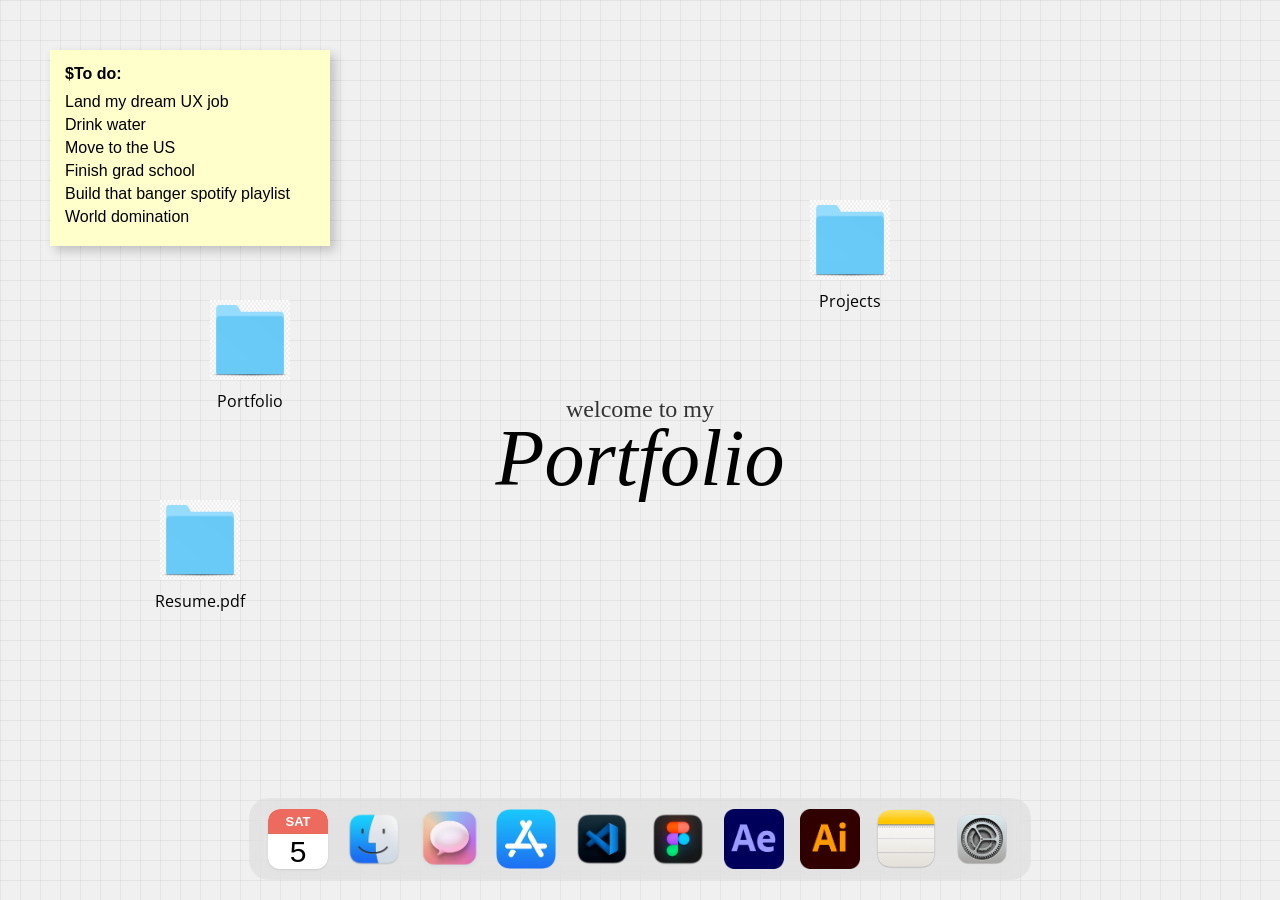
==== index.html @ ab5432ad "Rename to lowercase index.html" ====
<!DOCTYPE html>
<html lang="en">
<head>
    <meta charset="UTF-8">
    <meta name="viewport" content="width=device-width, initial-scale=1.0">
    <title>Rishu's Portfolio</title>
    <link rel="stylesheet" href="style.css?v=5.5">
    <link rel="preconnect" href="https://fonts.googleapis.com">
    <link rel="preconnect" href="https://fonts.gstatic.com" crossorigin>
    <link href="https://fonts.googleapis.com/css2?family=Kantumruy+Pro:ital,wght@0,100..700;1,100..700&family=Lato:ital,wght@0,100;0,300;0,400;0,700;0,900;1,100;1,300;1,400;1,700;1,900&family=Open+Sans:ital,wght@0,300..800;1,300..800&family=Press+Start+2P&display=swap" rel="stylesheet">
</head>
<body>
    <div class="background">
        <div class="portfolio-text">
            <span>welcome to my</span>
            <p>
                <span class="letter">P</span><span class="letter">o</span><span class="letter">r</span><span class="letter">t</span><span class="letter">f</span><span class="letter">o</span><span class="letter">l</span><span class="letter">i</span><span class="letter">o</span>
            </p>
        </div>
        <div class="sticky-note">
            <p><strong>$To do:</strong></p>
            <ul>
                <li>Land my dream UX job</li>
                <li>Drink water</li>
                <li>Move to the US</li>
                <li>Finish grad school</li>
                <li>Build that banger spotify playlist</li>
                <li>World domination</li>
            </ul>
        </div>
    </div>

    <div class="window" style="display: none;">
        <div class="window-header">
            <div class="window-controls">
                <button class="window-btn close" aria-label="Close"></button>
                <button class="window-btn minimize" aria-label="Minimize"></button>
                <button class="window-btn fullscreen" aria-label="Enter Full Screen"></button>
            </div>
            <div class="window-title"></div>
        </div>
        <div class="window-body"></div>
    </div>

    <div class="dock"></div>

    <script src="script.js"></script>
</body>

</html>
---- style.css ----
body, html {
    margin: 0;
    padding: 0;
    width: 100%;
    height: 100%;
    overflow: hidden;
    background-color: #000;
    color: #fff;
    font-family: 'Open Sans', sans-serif;
}

.background {
    width: 100%;
    height: 100%;
    display: flex;
    justify-content: center;
    align-items: center;
    background-color: #f0f0f0;
    background-image: linear-gradient(rgba(0,0,0,0.05) 1px, transparent 1px), linear-gradient(90deg, rgba(0,0,0,0.05) 1px, transparent 1px);
    background-size: 20px 20px;
}

.portfolio-text {
    text-align: center;
    font-family: 'Times New Roman', Times, serif;
}

.portfolio-text > span {
    font-size: 1.5rem;
    color: #333;
}

.portfolio-text p {
    font-family: 'Times New Roman', Times, serif !important;
    font-size: 5rem !important;
    margin: -10px 0 0 0 !important;
    font-style: italic !important;
    color: #000 !important;
    display: flex !important;
    justify-content: center !important;
    text-align: center !important;
}

.portfolio-text p .letter {
    display: inline-block !important;
    transition: transform 0.2s ease-out;
    transform-origin: center bottom;
}

/* Ensure letter spans inherit paragraph font size, unaffected by generic span rules */
.portfolio-text p .letter {
    font-size: 1em !important;
}

.portfolio-text p:hover .letter {
    transform: scale(1.2);
}

.sticky-note {
    position: absolute;
    top: 50px;
    left: 50px;
    width: 250px;
    padding: 15px;
    background-color: #ffc;
    box-shadow: 5px 5px 10px rgba(0,0,0,0.2);
    font-family: 'Comic Sans MS', cursive, sans-serif;
    color: #000;
}

.sticky-note p {
    margin: 0 0 10px 0;
}

.sticky-note ul {
    list-style: none;
    padding: 0;
    margin: 0;
}

.sticky-note li {
    margin-bottom: 5px;
}

.folder {
    position: absolute;
    width: 100px;
    text-align: center;
    cursor: pointer;
}

.folder img {
    width: 80px;
    height: 80px;
}

.folder span {
    display: block;
    margin-top: 5px;
    color: #000;
}

.dock {
    position: absolute;
    bottom: 20px;
    left: 50%;
    transform: translateX(-50%);
    display: flex;
    align-items: flex-end;
    padding: 10px;
    background-color: rgba(179, 179, 179, 0.2);
    border-radius: 20px;
    backdrop-filter: blur(10px);
    border: 1px solid rgba(255, 255, 255, 0.1);
    z-index: 1000;
    transition: all 0.3s ease;
}

.dock-item {
    margin: 0 8px;
    transition: all 0.2s ease-in-out;
    cursor: pointer;
    position: relative;
    display: flex;
    flex-direction: column;
    align-items: center;
    width: 60px;
    height: 60px;
}

.dock-item img {
    width: 100%;
    height: 100%;
    transition: all 0.2s ease-in-out;
}

.dock-item span {
    display: none;
    position: absolute;
    top: -35px;
    background-color: rgba(0, 0, 0, 0.8);
    color: white;
    padding: 5px 10px;
    border-radius: 5px;
    white-space: nowrap;
    font-size: 14px;
}

.dock-item:hover span {
    display: flex;
    align-items: center;
    justify-content: center;
}

.dock-item.calendar {
    display: flex;
    flex-direction: column;
    align-items: center;
    justify-content: flex-start;
    background-color: #fff;
    border-radius: 12px;
    width: 60px;
    height: 60px;
    overflow: hidden;
    font-family: -apple-system, BlinkMacSystemFont, 'Segoe UI', Roboto, Helvetica, Arial, sans-serif;
    font-weight: 500;
    box-shadow: 0 1px 2px rgba(0,0,0,0.1);
    font-size: 10px;
}

.calendar .day-of-week {
    background-color: #ec6a5e;
    color: white;
    width: 100%;
    text-align: center;
    height: 25px;
    line-height: 25px;
    font-size: 1.3em;
    font-weight: 700;
    text-transform: uppercase;
    border-top-left-radius: 12px;
    border-top-right-radius: 12px;
    margin: 0;
    padding: 0;
}

.calendar .day {
    width: 100%;
    height: calc(100% - 25px); 
    position: absolute; 
    top: 25px; 
    left: 0;
    display: flex;
    align-items: center;
    justify-content: center;
    color: #000;
    font-size: 3em;
    font-weight: 300;
    margin: 0;
    padding: 0; 
}

.calendar span {
    display: block;
    position: static;
    background-color: transparent;
    color: inherit;
    padding: 0;
    border-radius: 0;
    white-space: normal;
    font-size: initial;
    margin: 0;
}

.window {
    position: absolute;
    top: 50%;
    left: 50%;
    transform: translate(-50%, -50%);
    width: min(1100px, 92vw);
    height: min(750px, 85vh);
    background-color: #f6f6f6;
    border-radius: 10px;
    box-shadow: 0 22px 70px 4px rgba(0,0,0,0.3), 0 0 0 1px rgba(0,0,0,0.1);
    z-index: 10;
    overflow: hidden;
}

.window-header {
    background: linear-gradient(to bottom, #e8e8e8, #d3d3d3);
    height: 28px;
    padding: 0 10px;
    display: flex;
    align-items: center;
    cursor: move;
    border-top-left-radius: 10px;
    border-top-right-radius: 10px;
    border-bottom: 1px solid #b3b3b3;
    position: relative;
}

.close-button {
    width: 12px;
    height: 12px;
    border-radius: 50%;
    background: #ff5f57;
    border: 1px solid rgba(0,0,0,0.1);
    cursor: pointer;
    font-size: 0;
    transition: opacity 0.2s;
}

.close-button:hover {
    opacity: 0.8;
}

.window-body {
    padding: 20px;
    height: calc(100% - 28px);
    background-color: #fff;
    color: #333;
    overflow-y: auto;
    font-family: -apple-system, BlinkMacSystemFont, 'Segoe UI', Roboto, Helvetica, Arial, sans-serif;
}

/* When a window body contains embedded media (PDF/video), remove padding and let it fill */
.window-body.is-media {
    padding: 0;
    overflow: hidden;
}

.window-body.is-media iframe,
.window-body.is-media video {
    display: block;
    width: 100%;
    height: 100%;
    border: 0;
}

.window-controls {
    position: absolute;
    left: 10px;
    top: 50%;
    transform: translateY(-50%);
    display: flex;
    gap: 8px;
    z-index: 10;
}

.window-btn {
    width: 12px;
    height: 12px;
    border-radius: 50%;
    border: 1px solid rgba(0,0,0,0.1);
    cursor: pointer;
    transition: all 0.1s ease-in-out;
    opacity: 1;
}

.window-btn.close { background-color: #ff5f57; }
.window-btn.minimize { background-color: #ffbd2e; }
.window-btn.fullscreen { background-color: #28c840; }

/* Removed redundant hover opacity */

.window-title {
    font-size: 14px;
    font-weight: bold;
    color: #333;
    flex-grow: 1;
    text-align: center;
}

.folder-grid {
    display: grid;
    grid-template-columns: repeat(auto-fill, minmax(100px, 1fr));
    gap: 20px;
    padding: 10px;
}

.folder-item {
    display: flex;
    flex-direction: column;
    align-items: center;
    text-align: center;
    cursor: pointer;
    padding: 10px;
    border-radius: 8px;
    transition: background-color 0.2s;
}

.folder-item:hover {
    background-color: rgba(0, 122, 255, 0.1);
}

.folder-item img {
    width: 60px;
    height: 60px;
    margin-bottom: 8px;
}

.folder-item span {
    font-size: 12px;
    color: #333;
    word-wrap: break-word;
    max-width: 80px;
}

/* Dark Mode Styles */
body.dark-mode {
    background-color: #1a1a1a; /* Dark background for desktop */
    color: #e0e0e0; /* Light text for dark mode */
}

body.dark-mode .background {
    background-color: #1a1a1a;
    background-image: linear-gradient(rgba(255,255,255,0.05) 1px, transparent 1px), linear-gradient(90deg, rgba(255,255,255,0.05) 1px, transparent 1px);
}

body.dark-mode .portfolio-text > span,
body.dark-mode .portfolio-text p {
    color: #e0e0e0 !important; /* Light text for portfolio text in dark mode */
}

body.dark-mode .sticky-note {
    background-color: #3a3a3a;
    color: #e0e0e0;
    box-shadow: 5px 5px 10px rgba(0,0,0,0.5);
}

body.dark-mode .folder span {
    color: #e0e0e0;
}

body.dark-mode .dock {
    background-color: rgba(50, 50, 50, 0.2);
    border: 1px solid rgba(255, 255, 255, 0.1);
}

body.dark-mode .dock-item span {
    background-color: rgba(255, 255, 255, 0.8);
    color: #1a1a1a;
}

body.dark-mode .dock-item.calendar {
    background-color: #2a2a2a;
    box-shadow: 0 1px 2px rgba(255,255,255,0.1);
}

body.dark-mode .calendar .day-of-week {
    background-color: #4a4a4a;
    color: #e0e0e0;
}

body.dark-mode .calendar .day {
    color: #e0e0e0;
}

body.dark-mode .window {
    background: rgba(30, 30, 30, 0.72);
    border: 1px solid rgba(255, 255, 255, 0.08);
    box-shadow: 0 20px 60px rgba(0, 0, 0, 0.5), 0 2px 10px rgba(0, 0, 0, 0.2);
}

body.dark-mode .window-header {
    border-bottom: 1px solid rgba(255, 255, 255, 0.08);
}

body.dark-mode .window-title {
    color: rgba(255, 255, 255, 0.7);
}

body.dark-mode .window-toolbar {
    border-bottom: 1px solid rgba(255, 255, 255, 0.08);
    background: rgba(30, 30, 30, 0.5);
}

body.dark-mode .toolbar-btn:hover {
    background-color: rgba(255, 255, 255, 0.08);
}

body.dark-mode .toolbar-btn svg {
    color: rgba(255, 255, 255, 0.6);
}

body.dark-mode .toolbar-separator {
    background-color: rgba(255, 255, 255, 0.1);
}

body.dark-mode .toolbar-search {
    border: 1px solid rgba(255, 255, 255, 0.1);
    background-color: rgba(30, 30, 30, 0.6);
    color: #e0e0e0;
}

body.dark-mode .toolbar-search::placeholder {
    color: rgba(255, 255, 255, 0.4);
}

body.dark-mode .view-options {
    border: 1px solid rgba(255, 255, 255, 0.1);
}

body.dark-mode .view-btn {
    background: rgba(30, 30, 30, 0.6);
}

body.dark-mode .view-btn:hover {
    background-color: rgba(255, 255, 255, 0.08);
}

body.dark-mode .view-btn.active {
    background-color: rgba(255, 255, 255, 0.15);
}

body.dark-mode .view-btn.icon-view::before,
body.dark-mode .view-btn.list-view::before {
    color: rgba(255, 255, 255, 0.6);
}

body.dark-mode .window-sidebar {
    background: rgba(30, 30, 30, 0.4);
    border-right: 1px solid rgba(255, 255, 255, 0.08);
}

body.dark-mode .sidebar-section {
    color: rgba(255, 255, 255, 0.6);
}

body.dark-mode .sidebar-item {
    color: rgba(255, 255, 255, 0.8);
}

body.dark-mode .sidebar-item:hover {
    background-color: rgba(255, 255, 255, 0.05);
}

body.dark-mode .sidebar-item.active {
    background-color: #007aff; /* Keep blue for active, consistent with Mac */
    color: white;
}

body.dark-mode .window-body {
    background: rgba(30, 30, 30, 0.9);
    color: #e0e0e0;
}

/* Settings Panel Specific Styles */
.settings-panel {
    padding: 20px;
}

.settings-section h3 {
    margin-top: 0;
    margin-bottom: 15px;
    font-size: 1.2em;
    color: #333;
}

.dark-mode .settings-section h3 {
    color: #e0e0e0;
}

.toggle-switch {
    position: relative;
    display: inline-block;
    width: 34px;
    height: 20px;
}

.toggle-switch input {
    opacity: 0;
    width: 0;
    height: 0;
}

.slider {
    position: absolute;
    cursor: pointer;
    top: 0;
    left: 0;
    right: 0;
    bottom: 0;
    background-color: #ccc;
    transition: .4s;
    border-radius: 20px;
}

.slider:before {
    position: absolute;
    content: "";
    height: 16px;
    width: 16px;
    left: 2px;
    bottom: 2px;
    background-color: white;
    transition: .4s;
    border-radius: 50%;
}

input:checked + .slider {
    background-color: #007aff;
}

input:focus + .slider {
    box-shadow: 0 0 1px #007aff;
}

input:checked + .slider:before {
    transform: translateX(14px);
}
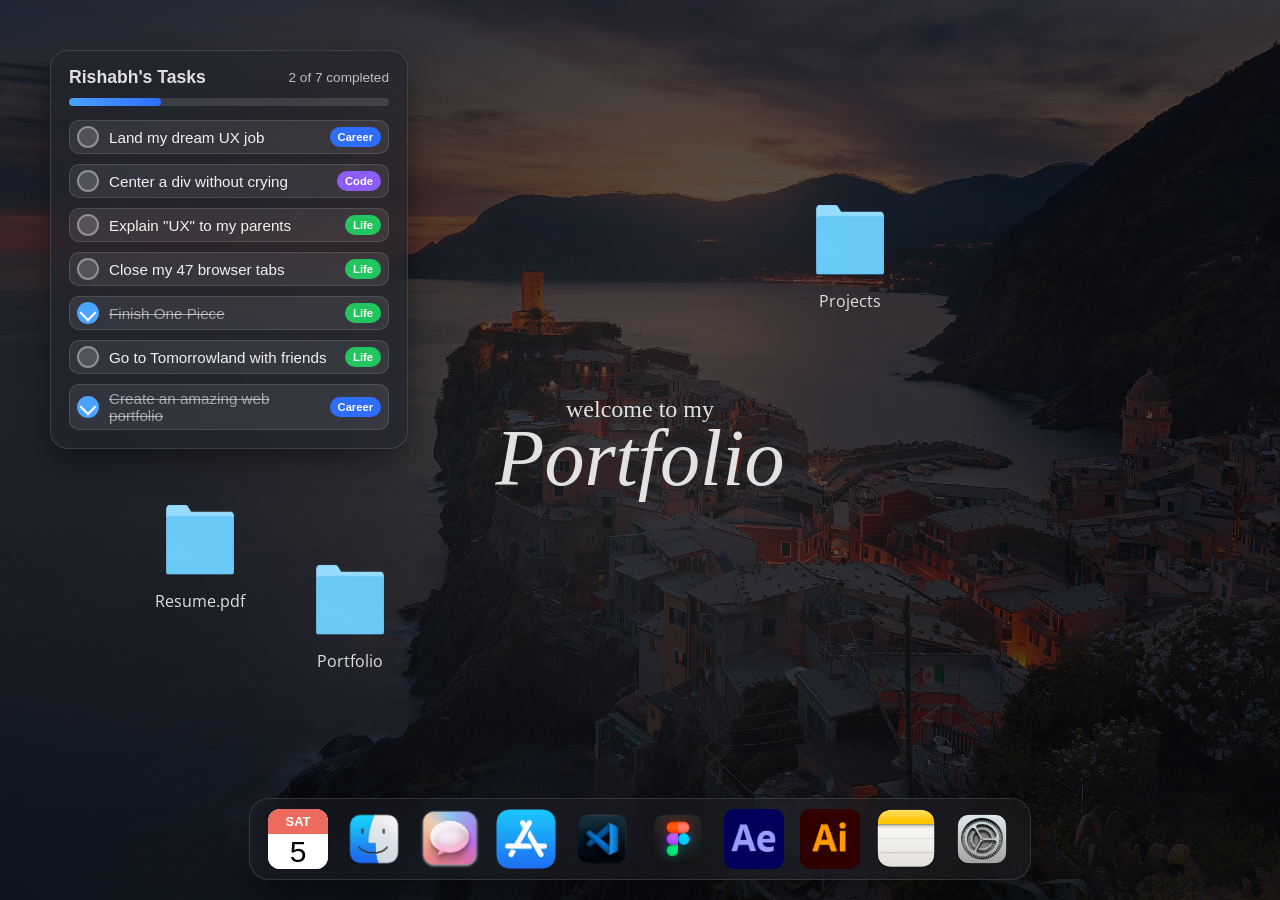
==== commit a340c2f5: "Update portfolio design and todo list" ====
--- a/index.html
+++ b/index.html
@@ -9,7 +9,7 @@
     <link rel="preconnect" href="https://fonts.gstatic.com" crossorigin>
     <link href="https://fonts.googleapis.com/css2?family=Kantumruy+Pro:ital,wght@0,100..700;1,100..700&family=Lato:ital,wght@0,100;0,300;0,400;0,700;0,900;1,100;1,300;1,400;1,700;1,900&family=Open+Sans:ital,wght@0,300..800;1,300..800&family=Press+Start+2P&display=swap" rel="stylesheet">
 </head>
-<body>
+<body class="dark-mode">
     <div class="background">
         <div class="portfolio-text">
             <span>welcome to my</span>
@@ -17,15 +17,50 @@
                 <span class="letter">P</span><span class="letter">o</span><span class="letter">r</span><span class="letter">t</span><span class="letter">f</span><span class="letter">o</span><span class="letter">l</span><span class="letter">i</span><span class="letter">o</span>
             </p>
         </div>
-        <div class="sticky-note">
-            <p><strong>$To do:</strong></p>
-            <ul>
-                <li>Land my dream UX job</li>
-                <li>Drink water</li>
-                <li>Move to the US</li>
-                <li>Finish grad school</li>
-                <li>Build that banger spotify playlist</li>
-                <li>World domination</li>
+        <div class="sticky-note task-card">
+            <div class="task-card-header">
+                <h3>Rishabh's Tasks</h3>
+                <span class="task-progress-text">2 of 7 completed</span>
+            </div>
+            <div class="task-progress">
+                <span class="task-progress-fill" style="width: 28.6%;"></span>
+            </div>
+            <ul class="task-list">
+                <li class="task-item">
+                    <span class="task-check"></span>
+                    <span class="task-text">Land my dream UX job</span>
+                    <span class="task-tag tag-career">Career</span>
+                </li>
+                <li class="task-item">
+                    <span class="task-check"></span>
+                    <span class="task-text">Center a div without crying</span>
+                    <span class="task-tag tag-code">Code</span>
+                </li>
+                <li class="task-item">
+                    <span class="task-check"></span>
+                    <span class="task-text">Explain "UX" to my parents</span>
+                    <span class="task-tag tag-life">Life</span>
+                </li>
+                <li class="task-item">
+                    <span class="task-check"></span>
+                    <span class="task-text">Close my 47 browser tabs</span>
+                    <span class="task-tag tag-life">Life</span>
+                </li>
+                <li class="task-item is-done">
+                    <span class="task-check"></span>
+                    <span class="task-text">Finish One Piece</span>
+                    <span class="task-tag tag-life">Life</span>
+                </li>
+                <li class="task-item">
+                    <span class="task-check"></span>
+                    <span class="task-text">Go to Tomorrowland with friends</span>
+                    <span class="task-tag tag-life">Life</span>
+                </li>
+                <li class="task-item is-done">
+                    <span class="task-check"></span>
+                    <span class="task-text">Create an amazing web portfolio</span>
+                    <span class="task-tag tag-career">Career</span>
+                </li>
             </ul>
         </div>
     </div>
--- a/style.css
+++ b/style.css
@@ -9,15 +9,39 @@
     font-family: 'Open Sans', sans-serif;
 }
 
+:root {
+    --glass-bg: rgba(255, 255, 255, 0.5);
+    --glass-bg-strong: rgba(255, 255, 255, 0.62);
+    --glass-border: rgba(255, 255, 255, 0.45);
+    --glass-shadow: 0 25px 70px rgba(0, 0, 0, 0.25);
+    --glass-blur: 24px;
+    --glass-saturation: 160%;
+}
+
 .background {
     width: 100%;
     height: 100%;
     display: flex;
     justify-content: center;
     align-items: center;
-    background-color: #f0f0f0;
-    background-image: linear-gradient(rgba(0,0,0,0.05) 1px, transparent 1px), linear-gradient(90deg, rgba(0,0,0,0.05) 1px, transparent 1px);
-    background-size: 20px 20px;
+    position: relative;
+    background-color: #eceef3;
+    background-image:
+        linear-gradient(rgba(10, 12, 16, 0.28), rgba(10, 12, 16, 0.28)),
+        url("assets portfolio/additional assets/background.jpg");
+    background-size: cover, cover;
+    background-position: center, center;
+    background-repeat: no-repeat, no-repeat;
+    overflow: hidden;
+}
+
+.background::before {
+    content: "";
+    position: absolute;
+    inset: 0;
+    background: radial-gradient(circle at 50% 50%, rgba(255, 255, 255, 0.35), transparent 60%);
+    opacity: 0.2;
+    pointer-events: none;
 }
 
 .portfolio-text {
@@ -60,27 +84,117 @@
     position: absolute;
     top: 50px;
     left: 50px;
-    width: 250px;
-    padding: 15px;
-    background-color: #ffc;
-    box-shadow: 5px 5px 10px rgba(0,0,0,0.2);
-    font-family: 'Comic Sans MS', cursive, sans-serif;
-    color: #000;
-}
-
-.sticky-note p {
-    margin: 0 0 10px 0;
-}
-
-.sticky-note ul {
+    width: 320px;
+    padding: 16px 18px 18px;
+    background: rgba(255, 255, 255, 0.7);
+    box-shadow: 0 18px 40px rgba(0, 0, 0, 0.2);
+    border: 1px solid rgba(255, 255, 255, 0.5);
+    border-radius: 18px;
+    backdrop-filter: blur(18px) saturate(140%);
+    -webkit-backdrop-filter: blur(18px) saturate(140%);
+    font-family: -apple-system, BlinkMacSystemFont, 'Segoe UI', Roboto, Helvetica, Arial, sans-serif;
+    color: #111;
+}
+
+.task-card-header {
+    display: flex;
+    align-items: center;
+    justify-content: space-between;
+    gap: 10px;
+}
+
+.task-card-header h3 {
+    margin: 0;
+    font-size: 1.1rem;
+    font-weight: 700;
+}
+
+.task-progress-text {
+    font-size: 0.85rem;
+    color: rgba(0, 0, 0, 0.6);
+    white-space: nowrap;
+}
+
+.task-progress {
+    margin: 10px 0 14px;
+    height: 8px;
+    background: rgba(0, 0, 0, 0.08);
+    border-radius: 999px;
+    overflow: hidden;
+}
+
+.task-progress-fill {
+    display: block;
+    height: 100%;
+    background: linear-gradient(90deg, #4aa3ff, #2f6dff);
+    border-radius: 999px;
+}
+
+.task-list {
     list-style: none;
     padding: 0;
     margin: 0;
-}
-
-.sticky-note li {
-    margin-bottom: 5px;
-}
+    display: flex;
+    flex-direction: column;
+    gap: 10px;
+}
+
+.task-item {
+    display: flex;
+    align-items: center;
+    gap: 10px;
+    padding: 6px 8px;
+    border-radius: 10px;
+    background: rgba(255, 255, 255, 0.6);
+    box-shadow: inset 0 0 0 1px rgba(255, 255, 255, 0.6);
+}
+
+.task-check {
+    width: 18px;
+    height: 18px;
+    border-radius: 50%;
+    border: 2px solid rgba(0, 0, 0, 0.2);
+    position: relative;
+    flex: 0 0 18px;
+    background: rgba(255, 255, 255, 0.9);
+}
+
+.task-item.is-done .task-check {
+    border-color: #4aa3ff;
+    background: #4aa3ff;
+}
+
+.task-item.is-done .task-check::after {
+    content: "";
+    position: absolute;
+    inset: 3px;
+    border-right: 2px solid #fff;
+    border-bottom: 2px solid #fff;
+    transform: rotate(45deg);
+}
+
+.task-text {
+    flex: 1 1 auto;
+    font-size: 0.95rem;
+    color: #111;
+}
+
+.task-item.is-done .task-text {
+    color: rgba(0, 0, 0, 0.5);
+    text-decoration: line-through;
+}
+
+.task-tag {
+    font-size: 0.7rem;
+    padding: 4px 8px;
+    border-radius: 999px;
+    font-weight: 600;
+    color: #fff;
+}
+
+.tag-career { background: #2f6dff; }
+.tag-code { background: #8b5cf6; }
+.tag-life { background: #22c55e; }
 
 .folder {
     position: absolute;
@@ -108,10 +222,12 @@
     display: flex;
     align-items: flex-end;
     padding: 10px;
-    background-color: rgba(179, 179, 179, 0.2);
+    background-color: rgba(255, 255, 255, 0.35);
     border-radius: 20px;
-    backdrop-filter: blur(10px);
-    border: 1px solid rgba(255, 255, 255, 0.1);
+    backdrop-filter: blur(18px) saturate(160%);
+    -webkit-backdrop-filter: blur(18px) saturate(160%);
+    border: 1px solid rgba(255, 255, 255, 0.45);
+    box-shadow: 0 18px 40px rgba(0, 0, 0, 0.18);
     z-index: 1000;
     transition: all 0.3s ease;
 }
@@ -133,6 +249,7 @@
     height: 100%;
     transition: all 0.2s ease-in-out;
 }
+
 
 .dock-item span {
     display: none;
@@ -219,15 +336,18 @@
     transform: translate(-50%, -50%);
     width: min(1100px, 92vw);
     height: min(750px, 85vh);
-    background-color: #f6f6f6;
+    background-color: var(--glass-bg);
     border-radius: 10px;
-    box-shadow: 0 22px 70px 4px rgba(0,0,0,0.3), 0 0 0 1px rgba(0,0,0,0.1);
+    box-shadow: var(--glass-shadow);
+    border: 1px solid var(--glass-border);
+    backdrop-filter: blur(var(--glass-blur)) saturate(var(--glass-saturation));
+    -webkit-backdrop-filter: blur(var(--glass-blur)) saturate(var(--glass-saturation));
     z-index: 10;
     overflow: hidden;
 }
 
 .window-header {
-    background: linear-gradient(to bottom, #e8e8e8, #d3d3d3);
+    background: linear-gradient(to bottom, rgba(255, 255, 255, 0.85), rgba(230, 230, 235, 0.65));
     height: 28px;
     padding: 0 10px;
     display: flex;
@@ -235,7 +355,7 @@
     cursor: move;
     border-top-left-radius: 10px;
     border-top-right-radius: 10px;
-    border-bottom: 1px solid #b3b3b3;
+    border-bottom: 1px solid rgba(255, 255, 255, 0.35);
     position: relative;
 }
 
@@ -257,10 +377,14 @@
 .window-body {
     padding: 20px;
     height: calc(100% - 28px);
-    background-color: #fff;
+    background-color: rgba(255, 255, 255, 0.78);
     color: #333;
     overflow-y: auto;
     font-family: -apple-system, BlinkMacSystemFont, 'Segoe UI', Roboto, Helvetica, Arial, sans-serif;
+}
+
+.window-body.is-folder {
+    background-color: rgba(255, 255, 255, 0.58);
 }
 
 /* When a window body contains embedded media (PDF/video), remove padding and let it fill */
@@ -337,6 +461,68 @@
     width: 60px;
     height: 60px;
     margin-bottom: 8px;
+    object-fit: cover;
+    border-radius: 8px;
+}
+
+.photo-view {
+    display: block;
+    max-width: 100%;
+    height: auto;
+    border-radius: 12px;
+    margin: 0 auto;
+}
+
+.gallery-view {
+    display: flex;
+    align-items: center;
+    justify-content: center;
+    gap: 12px;
+    min-height: 100%;
+}
+
+.gallery-image {
+    max-width: min(900px, 80vw);
+    max-height: 70vh;
+    width: auto;
+    height: auto;
+    border-radius: 14px;
+    box-shadow: 0 18px 40px rgba(0, 0, 0, 0.25);
+}
+
+.gallery-caption {
+    text-align: center;
+    margin-top: 10px;
+    color: inherit;
+    opacity: 0.8;
+    font-size: 14px;
+}
+
+.gallery-nav {
+    border: 1px solid rgba(255, 255, 255, 0.4);
+    background: rgba(255, 255, 255, 0.6);
+    color: #111;
+    width: 36px;
+    height: 36px;
+    border-radius: 50%;
+    font-size: 24px;
+    line-height: 34px;
+    cursor: pointer;
+    display: flex;
+    align-items: center;
+    justify-content: center;
+    transition: transform 0.15s ease, background 0.2s ease;
+}
+
+.gallery-nav:hover {
+    transform: scale(1.06);
+    background: rgba(255, 255, 255, 0.8);
+}
+
+body.dark-mode .gallery-nav {
+    background: rgba(26, 28, 34, 0.75);
+    color: #f2f2f2;
+    border: 1px solid rgba(255, 255, 255, 0.15);
 }
 
 .folder-item span {
@@ -346,6 +532,10 @@
     max-width: 80px;
 }
 
+body.dark-mode .folder-item span {
+    color: #f2f2f2;
+}
+
 /* Dark Mode Styles */
 body.dark-mode {
     background-color: #1a1a1a; /* Dark background for desktop */
@@ -353,8 +543,13 @@
 }
 
 body.dark-mode .background {
-    background-color: #1a1a1a;
-    background-image: linear-gradient(rgba(255,255,255,0.05) 1px, transparent 1px), linear-gradient(90deg, rgba(255,255,255,0.05) 1px, transparent 1px);
+    background-color: #121418;
+    background-image:
+        linear-gradient(rgba(8, 10, 14, 0.7), rgba(8, 10, 14, 0.7)),
+        url("assets portfolio/additional assets/background.jpg");
+    background-size: cover, cover;
+    background-position: center, center;
+    background-repeat: no-repeat, no-repeat;
 }
 
 body.dark-mode .portfolio-text > span,
@@ -363,9 +558,36 @@
 }
 
 body.dark-mode .sticky-note {
-    background-color: #3a3a3a;
+    background: rgba(35, 38, 46, 0.7);
     color: #e0e0e0;
-    box-shadow: 5px 5px 10px rgba(0,0,0,0.5);
+    box-shadow: 0 12px 30px rgba(0,0,0,0.4);
+    border: 1px solid rgba(255, 255, 255, 0.12);
+}
+
+body.dark-mode .task-progress-text {
+    color: rgba(255, 255, 255, 0.7);
+}
+
+body.dark-mode .task-progress {
+    background: rgba(255, 255, 255, 0.12);
+}
+
+body.dark-mode .task-item {
+    background: rgba(255, 255, 255, 0.08);
+    box-shadow: inset 0 0 0 1px rgba(255, 255, 255, 0.12);
+}
+
+body.dark-mode .task-text {
+    color: #f1f1f1;
+}
+
+body.dark-mode .task-item.is-done .task-text {
+    color: rgba(255, 255, 255, 0.55);
+}
+
+body.dark-mode .task-check {
+    border-color: rgba(255, 255, 255, 0.35);
+    background: rgba(255, 255, 255, 0.15);
 }
 
 body.dark-mode .folder span {
@@ -373,8 +595,11 @@
 }
 
 body.dark-mode .dock {
-    background-color: rgba(50, 50, 50, 0.2);
-    border: 1px solid rgba(255, 255, 255, 0.1);
+    background-color: rgba(30, 30, 35, 0.55);
+    border: 1px solid rgba(255, 255, 255, 0.12);
+    backdrop-filter: blur(18px) saturate(150%);
+    -webkit-backdrop-filter: blur(18px) saturate(150%);
+    box-shadow: 0 18px 40px rgba(0, 0, 0, 0.4);
 }
 
 body.dark-mode .dock-item span {
@@ -383,27 +608,30 @@
 }
 
 body.dark-mode .dock-item.calendar {
-    background-color: #2a2a2a;
-    box-shadow: 0 1px 2px rgba(255,255,255,0.1);
+    background-color: #fff;
+    box-shadow: 0 1px 2px rgba(0,0,0,0.1);
 }
 
 body.dark-mode .calendar .day-of-week {
-    background-color: #4a4a4a;
-    color: #e0e0e0;
+    background-color: #ec6a5e;
+    color: white;
 }
 
 body.dark-mode .calendar .day {
-    color: #e0e0e0;
+    color: #000;
 }
 
 body.dark-mode .window {
-    background: rgba(30, 30, 30, 0.72);
-    border: 1px solid rgba(255, 255, 255, 0.08);
-    box-shadow: 0 20px 60px rgba(0, 0, 0, 0.5), 0 2px 10px rgba(0, 0, 0, 0.2);
+    background: rgba(26, 28, 34, 0.58);
+    border: 1px solid rgba(255, 255, 255, 0.12);
+    box-shadow: 0 20px 60px rgba(0, 0, 0, 0.55), 0 2px 10px rgba(0, 0, 0, 0.25);
+    backdrop-filter: blur(var(--glass-blur)) saturate(140%);
+    -webkit-backdrop-filter: blur(var(--glass-blur)) saturate(140%);
 }
 
 body.dark-mode .window-header {
-    border-bottom: 1px solid rgba(255, 255, 255, 0.08);
+    border-bottom: 1px solid rgba(255, 255, 255, 0.12);
+    background: linear-gradient(to bottom, rgba(40, 42, 48, 0.8), rgba(26, 28, 34, 0.6));
 }
 
 body.dark-mode .window-title {
@@ -481,8 +709,12 @@
 }
 
 body.dark-mode .window-body {
-    background: rgba(30, 30, 30, 0.9);
+    background: rgba(26, 28, 34, 0.82);
     color: #e0e0e0;
+}
+
+body.dark-mode .window-body.is-folder {
+    background: rgba(26, 28, 34, 0.55);
 }
 
 /* Settings Panel Specific Styles */
@@ -549,3 +781,4 @@
 input:checked + .slider:before {
     transform: translateX(14px);
 }
+
